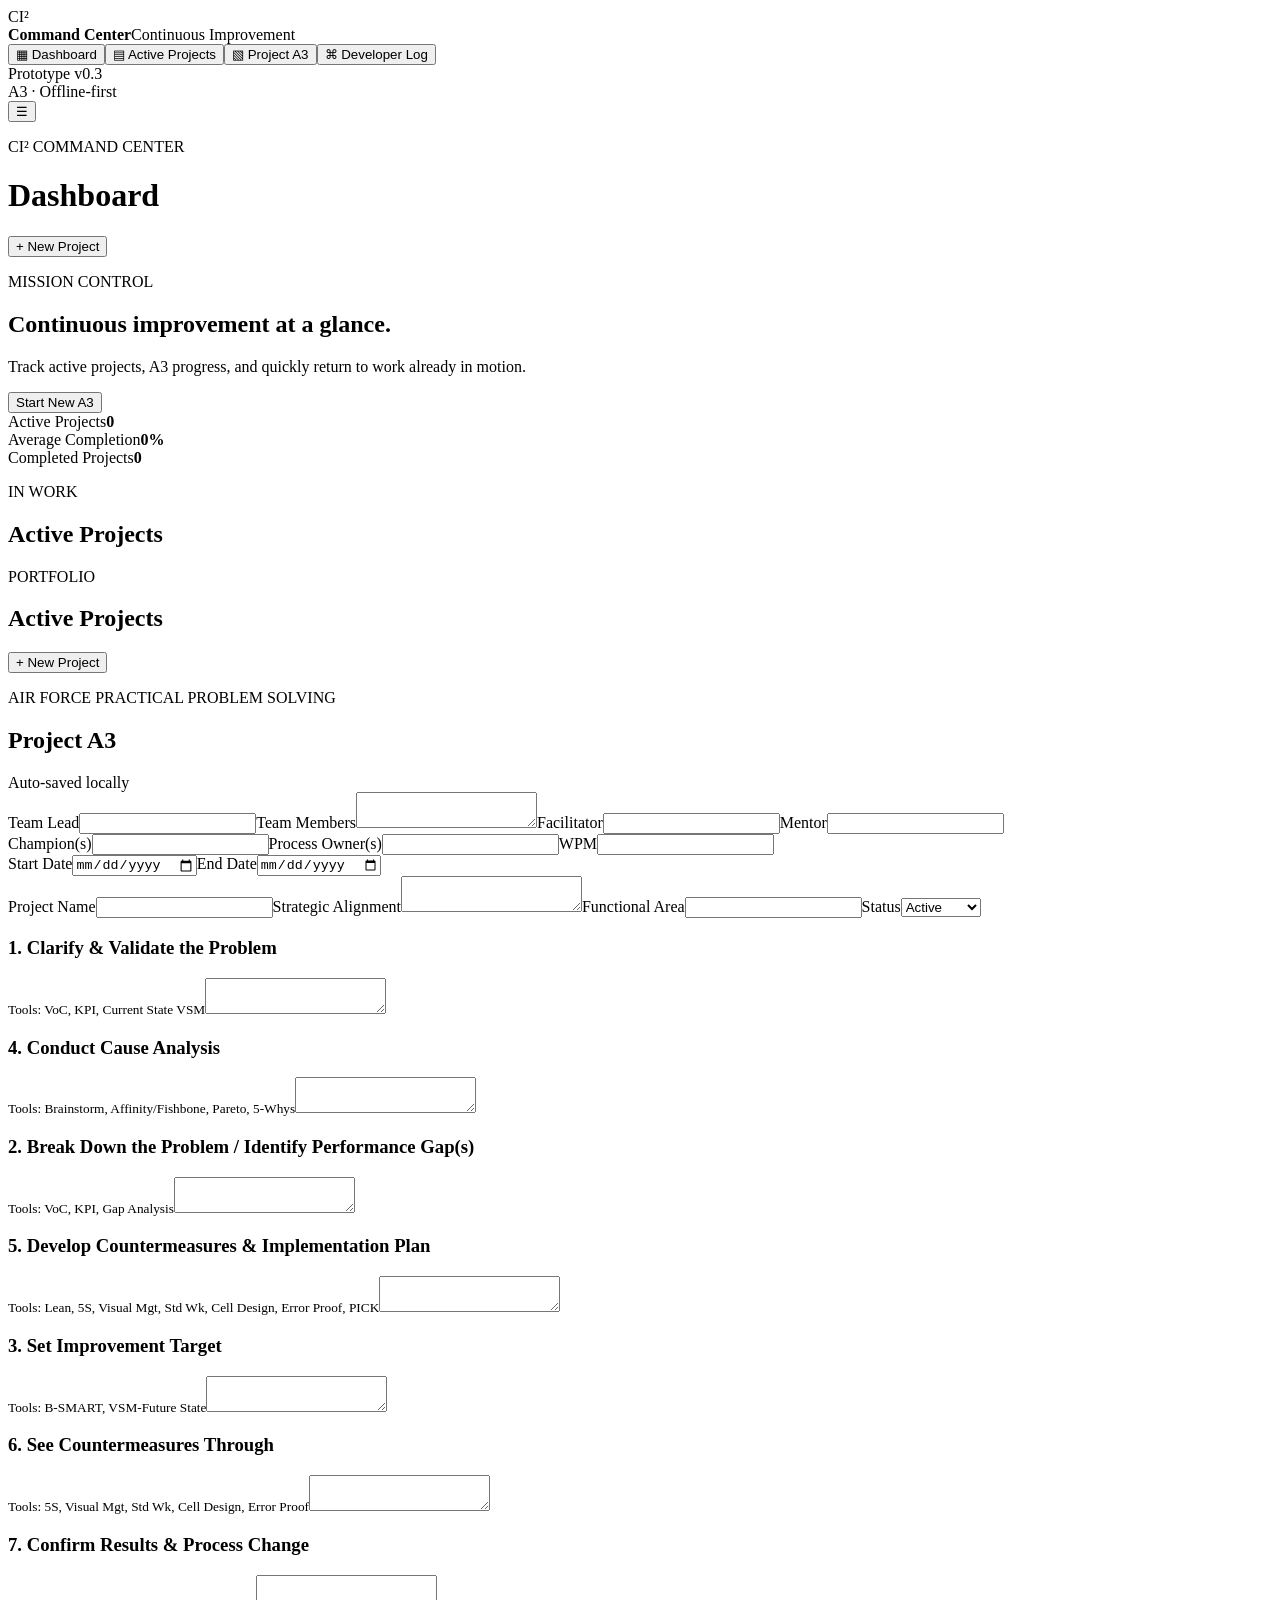
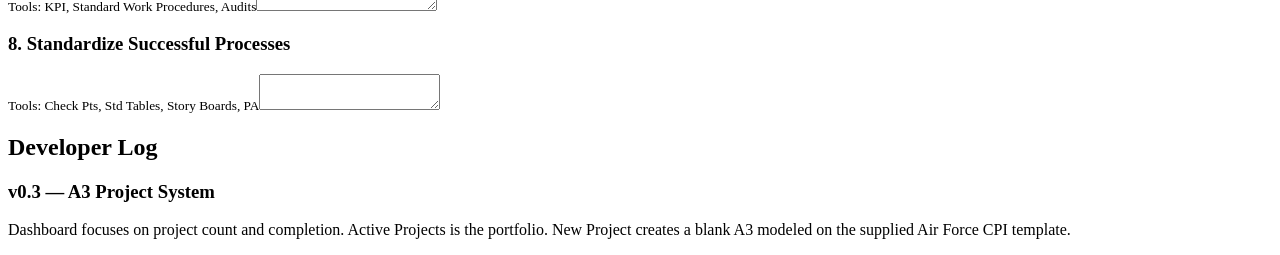
==== preview-v03/index.html @ 3bdc12b8 "test: publish isolated v0.3 dashboard preview" ====
<!DOCTYPE html><html lang="en"><head><meta charset="UTF-8"/><meta name="viewport" content="width=device-width,initial-scale=1,viewport-fit=cover"/><meta name="theme-color" content="#101820"/><meta name="apple-mobile-web-app-capable" content="yes"/><meta name="apple-mobile-web-app-title" content="CI²"/><link rel="manifest" href="manifest.webmanifest"/><title>CI² Command Center</title><link rel="stylesheet" href="styles.css"/></head><body>
<aside class="sidebar"><div class="brand"><div class="brand-mark">CI²</div><div><strong>Command Center</strong><span>Continuous Improvement</span></div></div><nav><button class="nav-item active" data-view="dashboard">▦ <span>Dashboard</span></button><button class="nav-item" data-view="projects">▤ <span>Active Projects</span></button><button class="nav-item" data-view="a3">▧ <span>Project A3</span></button><button class="nav-item" data-view="devlog">⌘ <span>Developer Log</span></button></nav><div class="sidebar-note">Prototype v0.3<br><span>A3 · Offline-first</span></div></aside>
<main><header><button id="menuBtn" class="menu-btn">☰</button><div><p class="eyebrow">CI² COMMAND CENTER</p><h1 id="pageTitle">Dashboard</h1></div><button class="primary" id="newProjectBtn">+ New Project</button></header><div id="projectContext" class="project-context" hidden><div><span class="eyebrow">ACTIVE PROJECT</span><strong id="contextName"></strong><small id="contextMeta"></small></div><button class="secondary" onclick="returnToPortfolio()">← Active Projects</button></div>
<section id="dashboard" class="view active"><div class="hero"><div><p class="eyebrow">MISSION CONTROL</p><h2>Continuous improvement at a glance.</h2><p>Track active projects, A3 progress, and quickly return to work already in motion.</p></div><button class="primary large" data-open-modal>Start New A3</button></div><div class="stats"><article><span>Active Projects</span><strong id="activeCount">0</strong></article><article><span>Average Completion</span><strong id="avgProgress">0%</strong></article><article><span>Completed Projects</span><strong id="completedCount">0</strong></article></div><div class="section-head"><div><p class="eyebrow">IN WORK</p><h2>Active Projects</h2></div></div><div id="projectCards" class="cards"></div></section>
<section id="projects" class="view"><div class="section-head"><div><p class="eyebrow">PORTFOLIO</p><h2>Active Projects</h2></div><button class="primary" data-open-modal>+ New Project</button></div><div id="projectTable" class="panel"></div></section>
<section id="a3" class="view"><div class="section-head"><div><p class="eyebrow">AIR FORCE PRACTICAL PROBLEM SOLVING</p><h2>Project A3</h2></div><span class="save-note">Auto-saved locally</span></div><div class="a3-sheet"><div class="a3-meta"><div class="meta-block"><label>Team Lead<input data-project="teamLead"/></label><label>Team Members<textarea data-project="teamMembers"></textarea></label><label>Facilitator<input data-project="facilitator"/></label><label>Mentor<input data-project="mentor"/></label></div><div class="meta-block"><label>Champion(s)<input data-project="champions"/></label><label>Process Owner(s)<input data-project="processOwners"/></label><label>WPM<input data-project="wpm"/></label><div class="date-row"><label>Start Date<input type="date" data-project="startDate"/></label><label>End Date<input type="date" data-project="endDate"/></label></div></div><div class="meta-block"><label>Project Name<input data-project="name"/></label><label>Strategic Alignment<textarea data-project="strategicAlignment"></textarea></label><label>Functional Area<input data-project="area"/></label><label>Status<select data-project="status"><option>Active</option><option>On Hold</option><option>Complete</option></select></label></div></div><div class="a3-problem-grid"><article class="a3-block"><h3>1. Clarify & Validate the Problem</h3><small>Tools: VoC, KPI, Current State VSM</small><textarea data-save="a3.step1"></textarea></article><article class="a3-block"><h3>4. Conduct Cause Analysis</h3><small>Tools: Brainstorm, Affinity/Fishbone, Pareto, 5-Whys</small><textarea data-save="a3.step4"></textarea></article><article class="a3-block"><h3>2. Break Down the Problem / Identify Performance Gap(s)</h3><small>Tools: VoC, KPI, Gap Analysis</small><textarea data-save="a3.step2"></textarea></article><article class="a3-block"><h3>5. Develop Countermeasures & Implementation Plan</h3><small>Tools: Lean, 5S, Visual Mgt, Std Wk, Cell Design, Error Proof, PICK</small><textarea data-save="a3.step5"></textarea></article><article class="a3-block"><h3>3. Set Improvement Target</h3><small>Tools: B-SMART, VSM-Future State</small><textarea data-save="a3.step3"></textarea></article><article class="a3-block"><h3>6. See Countermeasures Through</h3><small>Tools: 5S, Visual Mgt, Std Wk, Cell Design, Error Proof</small><textarea data-save="a3.step6"></textarea></article><article class="a3-block"><h3>7. Confirm Results & Process Change</h3><small>Tools: KPI, Standard Work Procedures, Audits</small><textarea data-save="a3.step7"></textarea></article><article class="a3-block"><h3>8. Standardize Successful Processes</h3><small>Tools: Check Pts, Std Tables, Story Boards, PA</small><textarea data-save="a3.step8"></textarea></article></div></div></section><section id="devlog" class="view"><div class="panel prose"><h2>Developer Log</h2><h3>v0.3 — A3 Project System</h3><p>Dashboard focuses on project count and completion. Active Projects is the portfolio. New Project creates a blank A3 modeled on the supplied Air Force CPI template.</p></div></section></main><dialog id="projectModal"><form method="dialog" id="projectForm"><div class="modal-head"><div><p class="eyebrow">NEW A3</p><h2>Create Project</h2></div><button value="cancel" class="icon-btn">×</button></div><label>Project Name<input id="projectName" required/></label><label>Functional Area<input id="projectArea"/></label><label>Team Lead<input id="projectLead"/></label><div class="modal-actions"><button value="cancel" class="secondary">Cancel</button><button value="default" id="saveProject" class="primary">Create A3</button></div></form></dialog><script src="app.js"></script></body></html>
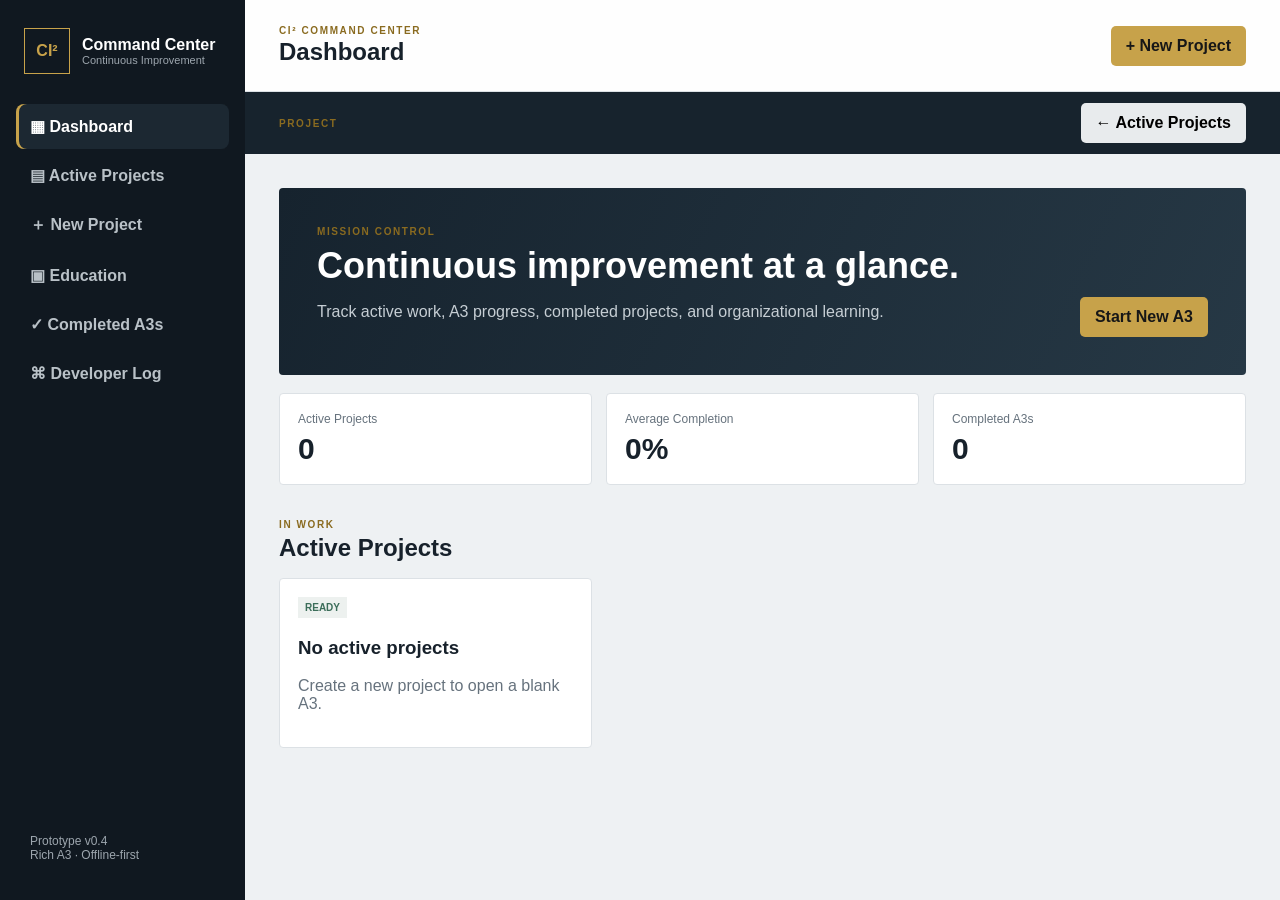
==== commit 4df78533: "feat: add education, completed A3s, and rich editor shell" ====
--- a/preview-v03/index.html
+++ b/preview-v03/index.html
@@ -1,6 +1 @@
-<!DOCTYPE html><html lang="en"><head><meta charset="UTF-8"/><meta name="viewport" content="width=device-width,initial-scale=1,viewport-fit=cover"/><meta name="theme-color" content="#101820"/><meta name="apple-mobile-web-app-capable" content="yes"/><meta name="apple-mobile-web-app-title" content="CI²"/><link rel="manifest" href="manifest.webmanifest"/><title>CI² Command Center</title><link rel="stylesheet" href="styles.css"/></head><body>
-<aside class="sidebar"><div class="brand"><div class="brand-mark">CI²</div><div><strong>Command Center</strong><span>Continuous Improvement</span></div></div><nav><button class="nav-item active" data-view="dashboard">▦ <span>Dashboard</span></button><button class="nav-item" data-view="projects">▤ <span>Active Projects</span></button><button class="nav-item" data-view="a3">▧ <span>Project A3</span></button><button class="nav-item" data-view="devlog">⌘ <span>Developer Log</span></button></nav><div class="sidebar-note">Prototype v0.3<br><span>A3 · Offline-first</span></div></aside>
-<main><header><button id="menuBtn" class="menu-btn">☰</button><div><p class="eyebrow">CI² COMMAND CENTER</p><h1 id="pageTitle">Dashboard</h1></div><button class="primary" id="newProjectBtn">+ New Project</button></header><div id="projectContext" class="project-context" hidden><div><span class="eyebrow">ACTIVE PROJECT</span><strong id="contextName"></strong><small id="contextMeta"></small></div><button class="secondary" onclick="returnToPortfolio()">← Active Projects</button></div>
-<section id="dashboard" class="view active"><div class="hero"><div><p class="eyebrow">MISSION CONTROL</p><h2>Continuous improvement at a glance.</h2><p>Track active projects, A3 progress, and quickly return to work already in motion.</p></div><button class="primary large" data-open-modal>Start New A3</button></div><div class="stats"><article><span>Active Projects</span><strong id="activeCount">0</strong></article><article><span>Average Completion</span><strong id="avgProgress">0%</strong></article><article><span>Completed Projects</span><strong id="completedCount">0</strong></article></div><div class="section-head"><div><p class="eyebrow">IN WORK</p><h2>Active Projects</h2></div></div><div id="projectCards" class="cards"></div></section>
-<section id="projects" class="view"><div class="section-head"><div><p class="eyebrow">PORTFOLIO</p><h2>Active Projects</h2></div><button class="primary" data-open-modal>+ New Project</button></div><div id="projectTable" class="panel"></div></section>
-<section id="a3" class="view"><div class="section-head"><div><p class="eyebrow">AIR FORCE PRACTICAL PROBLEM SOLVING</p><h2>Project A3</h2></div><span class="save-note">Auto-saved locally</span></div><div class="a3-sheet"><div class="a3-meta"><div class="meta-block"><label>Team Lead<input data-project="teamLead"/></label><label>Team Members<textarea data-project="teamMembers"></textarea></label><label>Facilitator<input data-project="facilitator"/></label><label>Mentor<input data-project="mentor"/></label></div><div class="meta-block"><label>Champion(s)<input data-project="champions"/></label><label>Process Owner(s)<input data-project="processOwners"/></label><label>WPM<input data-project="wpm"/></label><div class="date-row"><label>Start Date<input type="date" data-project="startDate"/></label><label>End Date<input type="date" data-project="endDate"/></label></div></div><div class="meta-block"><label>Project Name<input data-project="name"/></label><label>Strategic Alignment<textarea data-project="strategicAlignment"></textarea></label><label>Functional Area<input data-project="area"/></label><label>Status<select data-project="status"><option>Active</option><option>On Hold</option><option>Complete</option></select></label></div></div><div class="a3-problem-grid"><article class="a3-block"><h3>1. Clarify & Validate the Problem</h3><small>Tools: VoC, KPI, Current State VSM</small><textarea data-save="a3.step1"></textarea></article><article class="a3-block"><h3>4. Conduct Cause Analysis</h3><small>Tools: Brainstorm, Affinity/Fishbone, Pareto, 5-Whys</small><textarea data-save="a3.step4"></textarea></article><article class="a3-block"><h3>2. Break Down the Problem / Identify Performance Gap(s)</h3><small>Tools: VoC, KPI, Gap Analysis</small><textarea data-save="a3.step2"></textarea></article><article class="a3-block"><h3>5. Develop Countermeasures & Implementation Plan</h3><small>Tools: Lean, 5S, Visual Mgt, Std Wk, Cell Design, Error Proof, PICK</small><textarea data-save="a3.step5"></textarea></article><article class="a3-block"><h3>3. Set Improvement Target</h3><small>Tools: B-SMART, VSM-Future State</small><textarea data-save="a3.step3"></textarea></article><article class="a3-block"><h3>6. See Countermeasures Through</h3><small>Tools: 5S, Visual Mgt, Std Wk, Cell Design, Error Proof</small><textarea data-save="a3.step6"></textarea></article><article class="a3-block"><h3>7. Confirm Results & Process Change</h3><small>Tools: KPI, Standard Work Procedures, Audits</small><textarea data-save="a3.step7"></textarea></article><article class="a3-block"><h3>8. Standardize Successful Processes</h3><small>Tools: Check Pts, Std Tables, Story Boards, PA</small><textarea data-save="a3.step8"></textarea></article></div></div></section><section id="devlog" class="view"><div class="panel prose"><h2>Developer Log</h2><h3>v0.3 — A3 Project System</h3><p>Dashboard focuses on project count and completion. Active Projects is the portfolio. New Project creates a blank A3 modeled on the supplied Air Force CPI template.</p></div></section></main><dialog id="projectModal"><form method="dialog" id="projectForm"><div class="modal-head"><div><p class="eyebrow">NEW A3</p><h2>Create Project</h2></div><button value="cancel" class="icon-btn">×</button></div><label>Project Name<input id="projectName" required/></label><label>Functional Area<input id="projectArea"/></label><label>Team Lead<input id="projectLead"/></label><div class="modal-actions"><button value="cancel" class="secondary">Cancel</button><button value="default" id="saveProject" class="primary">Create A3</button></div></form></dialog><script src="app.js"></script></body></html>+<!DOCTYPE html><html lang="en"><head><meta charset="UTF-8"/><meta name="viewport" content="width=device-width,initial-scale=1,viewport-fit=cover"/><meta name="theme-color" content="#101820"/><link rel="manifest" href="manifest.webmanifest"/><title>CI² Command Center</title><link rel="stylesheet" href="styles.css"/></head><body><aside class="sidebar"><div class="brand"><div class="brand-mark">CI²</div><div><strong>Command Center</strong><span>Continuous Improvement</span></div></div><nav><button class="nav-item active" data-view="dashboard">▦ <span>Dashboard</span></button><button class="nav-item" data-view="projects">▤ <span>Active Projects</span></button><button class="nav-item" id="navNew">＋ <span>New Project</span></button><button class="nav-item" data-view="education">▣ <span>Education</span></button><button class="nav-item" data-view="completed">✓ <span>Completed A3s</span></button><button class="nav-item" data-view="devlog">⌘ <span>Developer Log</span></button></nav><div class="sidebar-note">Prototype v0.4<br><span>Rich A3 · Offline-first</span></div></aside><main><header><button id="menuBtn" class="menu-btn">☰</button><div><p class="eyebrow">CI² COMMAND CENTER</p><h1 id="pageTitle">Dashboard</h1></div><button class="primary" id="newProjectBtn">+ New Project</button></header><div id="projectContext" class="project-context" hidden><div><span class="eyebrow">PROJECT</span><strong id="contextName"></strong><small id="contextMeta"></small></div><button class="secondary" onclick="returnToPortfolio()">← Active Projects</button></div><section id="dashboard" class="view active"><div class="hero"><div><p class="eyebrow">MISSION CONTROL</p><h2>Continuous improvement at a glance.</h2><p>Track active work, A3 progress, completed projects, and organizational learning.</p></div><button class="primary large" data-open-modal>Start New A3</button></div><div class="stats"><article><span>Active Projects</span><strong id="activeCount">0</strong></article><article><span>Average Completion</span><strong id="avgProgress">0%</strong></article><article><span>Completed A3s</span><strong id="completedCount">0</strong></article></div><div class="section-head"><div><p class="eyebrow">IN WORK</p><h2>Active Projects</h2></div></div><div id="projectCards" class="cards"></div></section><section id="projects" class="view"><div class="section-head"><div><p class="eyebrow">PORTFOLIO</p><h2>Active Projects</h2></div><button class="primary" data-open-modal>+ New Project</button></div><div id="projectTable" class="panel"></div></section><section id="completed" class="view"><div class="section-head"><div><p class="eyebrow">SHARE & REUSE</p><h2>Completed A3s</h2></div></div><div id="completedCards" class="cards"></div></section><section id="education" class="view"><div class="section-head"><div><p class="eyebrow">LEARN</p><h2>CI² Education Library</h2></div><label class="primary upload-label">+ Add File<input id="eduUpload" type="file" multiple hidden/></label></div><div class="panel"><p class="muted">Prototype library: files are stored on this device only, not uploaded to the public GitHub repository.</p><div id="eduFiles" class="library-grid"></div></div></section><section id="a3" class="view"><div class="section-head"><div><p class="eyebrow">AIR FORCE PRACTICAL PROBLEM SOLVING</p><h2>Project A3</h2></div><span class="save-note">Auto-saved locally</span></div><div class="a3-sheet"><div class="a3-meta"><div class="meta-block"><label>Team Lead<input data-project="teamLead"/></label><label>Team Members<textarea data-project="teamMembers"></textarea></label><label>Facilitator<input data-project="facilitator"/></label><label>Mentor<input data-project="mentor"/></label></div><div class="meta-block"><label>Champion(s)<input data-project="champions"/></label><label>Process Owner(s)<input data-project="processOwners"/></label><label>WPM<input data-project="wpm"/></label><div class="date-row"><label>Start Date<input type="date" data-project="startDate"/></label><label>End Date<input type="date" data-project="endDate"/></label></div></div><div class="meta-block"><label>Project Name<input data-project="name"/></label><label>Strategic Alignment<textarea data-project="strategicAlignment"></textarea></label><label>Functional Area<input data-project="area"/></label><label>Status<select data-project="status"><option>Active</option><option>On Hold</option><option>Complete</option></select></label></div></div><div id="a3Blocks" class="a3-problem-grid"></div></div></section><section id="devlog" class="view"><div class="panel prose"><h2>Developer Log</h2><h3>v0.4 — Knowledge & Rich A3</h3><p>Navigation separates active work, education, and completed A3 sharing. A3 sections now support rich text, images, tables, and simple editable charts while preserving the fixed eight-step framework.</p></div></section></main><dialog id="projectModal"><form method="dialog" id="projectForm"><div class="modal-head"><div><p class="eyebrow">NEW A3</p><h2>Create Project</h2></div><button value="cancel" class="icon-btn">×</button></div><label>Project Name<input id="projectName" required/></label><label>Functional Area<input id="projectArea"/></label><label>Team Lead<input id="projectLead"/></label><div class="modal-actions"><button value="cancel" class="secondary">Cancel</button><button value="default" id="saveProject" class="primary">Create A3</button></div></form></dialog><script src="app.js"></script></body></html>
--- a/preview-v03/styles.css
+++ b/preview-v03/styles.css
@@ -0,0 +1 @@
+:root{--bg:#eef1f3;--panel:#fff;--ink:#17212b;--muted:#66727d;--nav:#101820;--accent:#c7a24a;--line:#dce1e5;--good:#3c6e5a}*{box-sizing:border-box}body{margin:0;font-family:Inter,ui-sans-serif,-apple-system,BlinkMacSystemFont,"Segoe UI",sans-serif;background:var(--bg);color:var(--ink)}button,input,textarea,select{font:inherit}.sidebar{position:fixed;inset:0 auto 0 0;width:245px;background:var(--nav);color:#fff;padding:24px 16px;display:flex;flex-direction:column;z-index:10}.brand{display:flex;gap:12px;align-items:center;padding:4px 8px 28px}.brand-mark{width:46px;height:46px;border:1px solid var(--accent);display:grid;place-items:center;font-weight:800;color:var(--accent)}.brand strong,.brand span{display:block}.brand span{font-size:11px;color:#9da6ae}.nav-item{width:100%;border:0;background:transparent;color:#b9c1c7;text-align:left;padding:13px 14px;border-radius:8px;margin:2px 0;font-weight:650}.nav-item.active,.nav-item:hover{background:#1c2832;color:#fff}.nav-item.active{box-shadow:inset 3px 0 var(--accent)}.sidebar-note{margin-top:auto;padding:14px;color:#9da6ae;font-size:12px}main{margin-left:245px;min-height:100vh}header{height:92px;background:#fffffff0;border-bottom:1px solid var(--line);display:flex;align-items:center;padding:0 34px;gap:18px;position:sticky;top:0;z-index:5}header h1{margin:2px 0 0;font-size:24px}.eyebrow{font-size:10px;letter-spacing:.16em;font-weight:800;color:#8a6b20;margin:0;text-transform:uppercase}header .primary{margin-left:auto}.menu-btn{display:none}.project-context{background:#17232d;color:#fff;padding:11px 34px;display:flex;justify-content:space-between;align-items:center}.project-context>div{display:flex;gap:12px;align-items:baseline}.project-context small{color:#aeb7bd}.view{display:none;padding:34px}.view.active{display:block}.hero{background:linear-gradient(115deg,#16232e,#263845);color:#fff;padding:38px;border-radius:4px;display:flex;justify-content:space-between;gap:30px;align-items:end}.hero h2{font-size:36px;max-width:650px;margin:8px 0 12px}.hero p:not(.eyebrow){color:#c6ced4}.primary,.secondary,.icon-btn{border:0;border-radius:5px;padding:11px 15px;font-weight:750;cursor:pointer}.primary{background:var(--accent);color:#171717}.secondary{background:#e8ebed}.stats{display:grid;grid-template-columns:repeat(3,1fr);gap:14px;margin:18px 0 34px}.stats article,.panel,.card{background:#fff;border:1px solid var(--line);border-radius:4px}.stats article{padding:18px}.stats span{display:block;color:var(--muted);font-size:12px}.stats strong{font-size:30px;display:block;margin-top:6px}.section-head{display:flex;align-items:end;justify-content:space-between;margin:8px 0 16px}.section-head h2{margin:4px 0 0}.cards{display:grid;grid-template-columns:repeat(3,1fr);gap:14px}.card{padding:18px}.card p{color:var(--muted)}.project-card,.project-row{cursor:pointer}.project-card:hover{border-color:var(--accent)}.tag{display:inline-block;font-size:10px;font-weight:800;background:#edf1ef;color:var(--good);padding:5px 7px}.open-cue{font-size:11px;font-weight:800;color:#8a6b20;margin-top:14px}.progress{height:7px;background:#e9edef;margin:14px 0 6px;overflow:hidden;border-radius:5px}.progress div{height:100%;background:var(--accent)}.progress-label{font-size:12px}.panel{padding:20px;overflow:auto}table{border-collapse:collapse;width:100%;min-width:620px}th,td{text-align:left;padding:13px;border-bottom:1px solid var(--line);font-size:13px}th{color:var(--muted);font-size:11px;text-transform:uppercase}.save-note{font-size:12px;color:var(--muted)}.a3-sheet{background:#fff;border:1px solid #aeb5ba;box-shadow:0 12px 35px #17212b12}.a3-meta{display:grid;grid-template-columns:1.3fr 1fr 1fr;border-bottom:2px solid #444}.meta-block{padding:12px;border-right:1px solid #999}.meta-block:last-child{border:0}.meta-block label{margin-top:5px}.date-row{display:grid;grid-template-columns:1fr 1fr;gap:8px}.a3-problem-grid{display:grid;grid-template-columns:1fr 1fr}.a3-block{padding:12px;border-right:1px solid #777;border-bottom:1px solid #777;min-height:235px}.a3-block:nth-child(even){border-right:0}.a3-block h3{font-size:13px;margin:0 0 3px}.a3-block small{font-size:10px;color:#68747d}.a3-block textarea{width:100%;height:180px;margin-top:9px;border:0;background:#f8f9f9;padding:10px;resize:vertical;line-height:1.45}.a3-block textarea:focus{outline:2px solid #c7a24a;background:#fff}label{display:block;font-size:11px;font-weight:750}input,label textarea,select{width:100%;margin-top:4px;border:1px solid var(--line);padding:8px;background:#fff}dialog{border:0;border-radius:6px;width:min(600px,90vw);padding:0}dialog::backdrop{background:#081018aa}form{padding:24px}.modal-head,.modal-actions{display:flex;justify-content:space-between;gap:8px}.modal-actions{justify-content:flex-end;margin-top:18px}.icon-btn{font-size:24px;background:transparent}.prose{max-width:900px}@media(max-width:900px){.sidebar{width:76px;padding-inline:10px}.brand>div:not(.brand-mark),.nav-item span,.sidebar-note{display:none}.nav-item{text-align:center}main{margin-left:76px}.cards{grid-template-columns:1fr 1fr}.a3-meta{grid-template-columns:1fr}.meta-block{border-right:0;border-bottom:1px solid #999}}@media(max-width:650px){.sidebar{transform:translateX(-100%)}.sidebar.open{transform:none;width:245px}.sidebar.open .brand>div:not(.brand-mark),.sidebar.open .nav-item span,.sidebar.open .sidebar-note{display:block}.sidebar.open .nav-item{text-align:left}main{margin-left:0}header{padding:0 18px}.menu-btn{display:block;border:0;background:transparent;font-size:24px}.view{padding:16px}.stats,.cards,.a3-problem-grid{grid-template-columns:1fr}.a3-block{border-right:0}.hero{padding:26px;flex-direction:column;align-items:flex-start}.project-context{padding:10px 18px}.project-context>div{display:block}}
